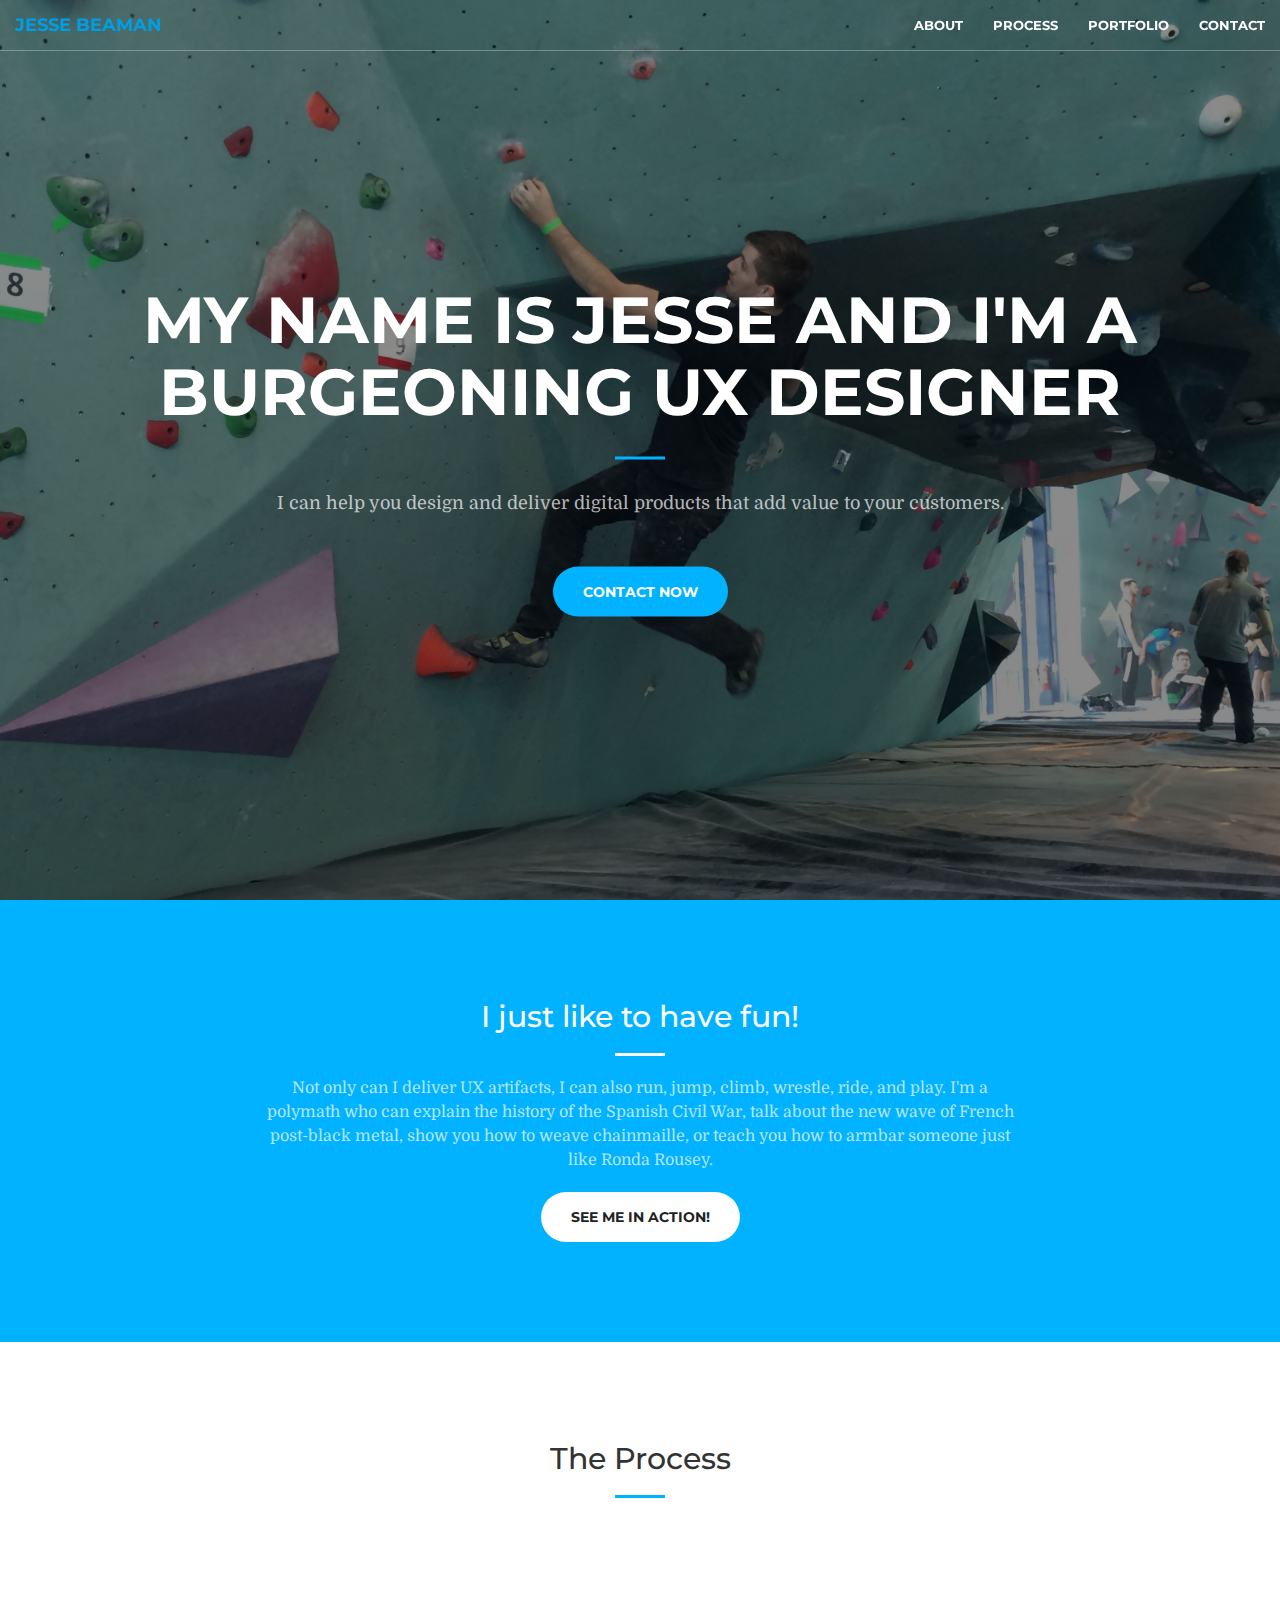
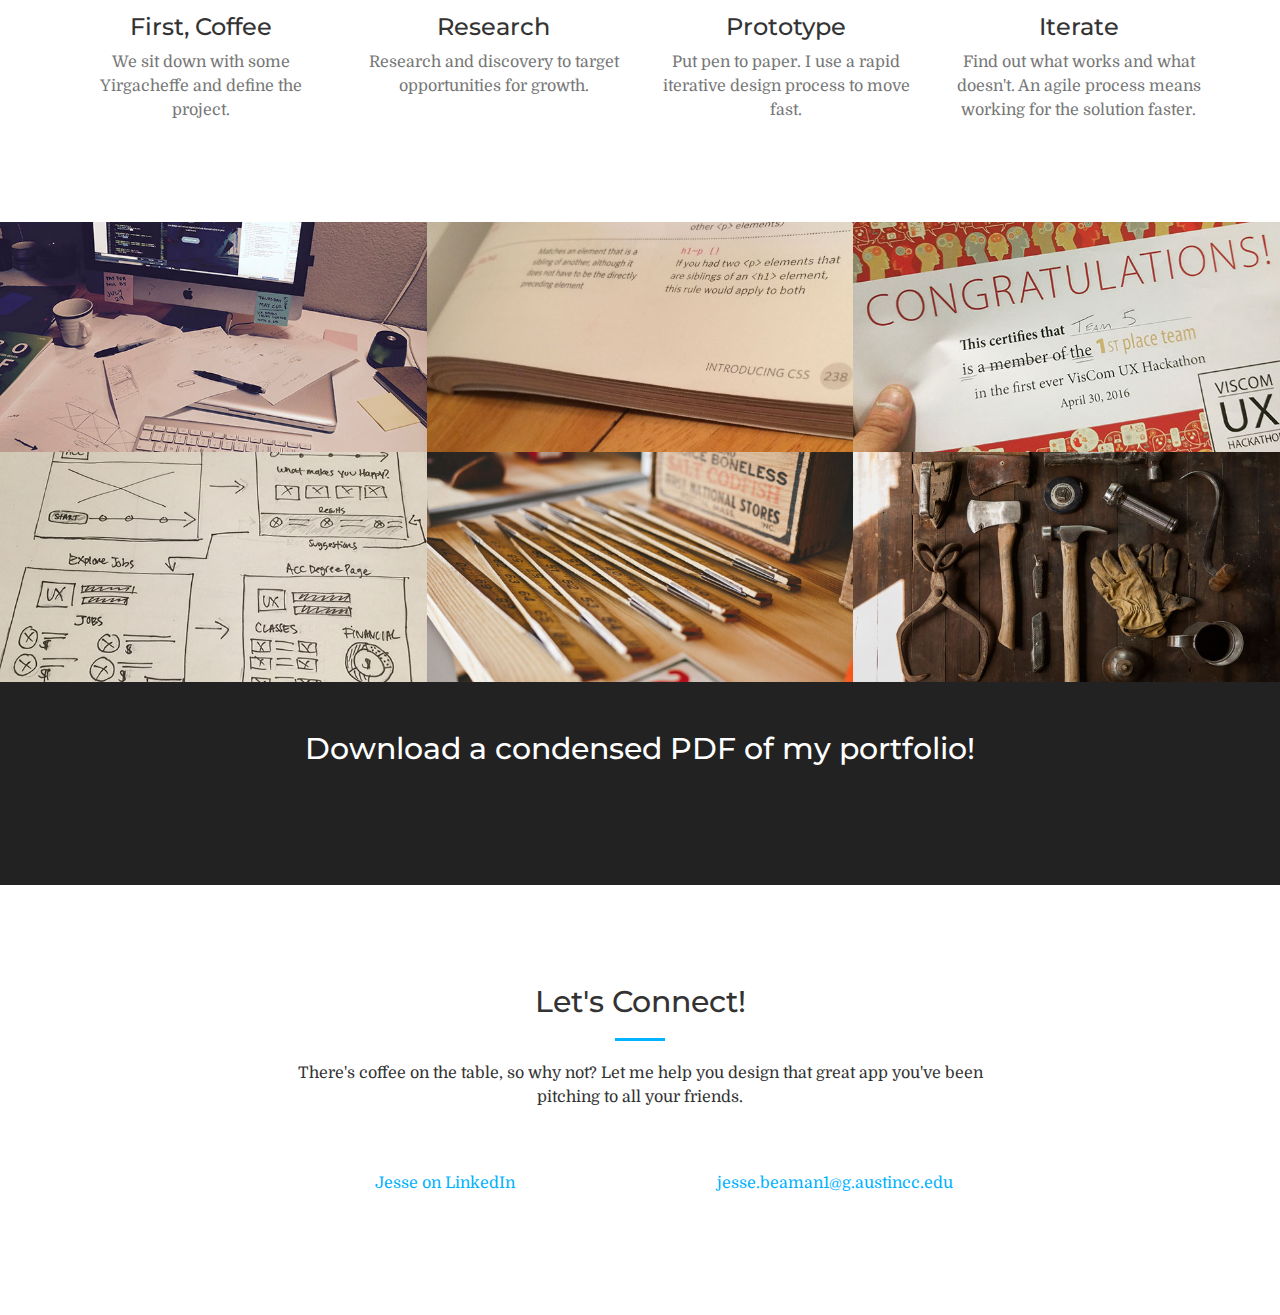
==== index.html @ 76a2e12b "added PDF download option" ====
<!DOCTYPE html>
<html lang="en">

<head>

    <meta charset="utf-8">
    <meta http-equiv="X-UA-Compatible" content="IE=edge">
    <meta name="viewport" content="width=device-width, initial-scale=1">
    <meta name="description" content="">
    <meta name="author" content="">

    <title>Jesse's Challenge Project</title>

    <!-- Bootstrap Core CSS -->
    <link rel="stylesheet" href="css/bootstrap.min.css" type="text/css">

    <!-- Custom Fonts -->
    <link href='https://fonts.googleapis.com/css?family=Montserrat:700' rel='stylesheet' type='text/css'>
    <link href='https://fonts.googleapis.com/css?family=Domine' rel='stylesheet' type='text/css'>
    <link rel="stylesheet" href="font-awesome/css/font-awesome.min.css" type="text/css">

    <!-- Plugin CSS -->
    <link rel="stylesheet" href="css/animate.min.css" type="text/css">

    <!-- Magnific Popup CSS -->
    <link rel="stylesheet" href="css/magnific-popup.css" type="text/css">

    <!-- Custom CSS -->
    <link rel="stylesheet" href="css/creative.css" type="text/css">

    <!-- HTML5 Shim and Respond.js IE8 support of HTML5 elements and media queries -->
    <!-- WARNING: Respond.js doesn't work if you view the page via file:// -->
    <!--[if lt IE 9]>
        <script src="https://oss.maxcdn.com/libs/html5shiv/3.7.0/html5shiv.js"></script>
        <script src="https://oss.maxcdn.com/libs/respond.js/1.4.2/respond.min.js"></script>
    <![endif]-->

</head>

<body id="page-top">

    <nav id="mainNav" class="navbar navbar-default navbar-fixed-top">
        <div class="container-fluid">
            <!-- Brand and toggle get grouped for better mobile display -->
            <div class="navbar-header">
                <button type="button" class="navbar-toggle collapsed" data-toggle="collapse" data-target="#bs-example-navbar-collapse-1">
                    <span class="sr-only">Toggle navigation</span>
                    <span class="icon-bar"></span>
                    <span class="icon-bar"></span>
                    <span class="icon-bar"></span>
                </button>
                <a class="navbar-brand page-scroll" href="#page-top">Jesse Beaman</a>
            </div>

            <!-- Collect the nav links, forms, and other content for toggling -->
            <div class="collapse navbar-collapse" id="bs-example-navbar-collapse-1">
                <ul class="nav navbar-nav navbar-right">
                    <li>
                        <a class="page-scroll" href="#about">About</a>
                    </li>
                    <li>
                        <a class="page-scroll" href="#services">Process</a>
                    </li>
                    <li>
                        <a class="page-scroll" href="#portfolio">Portfolio</a>
                    </li>
                    <li>
                        <a class="page-scroll" href="#contact">Contact</a>
                    </li>
                </ul>
            </div>
            <!-- /.navbar-collapse -->
        </div>
        <!-- /.container-fluid -->
    </nav>

    <header>
        <div class="header-content">
            <div class="header-content-inner">
                <h1>My name is Jesse and I'm a burgeoning UX Designer</h1>
                <hr>
                <p>I can help you design and deliver digital products that add value to your customers.</p>
                    <a href="#contact" class="btn btn-primary btn-xl page-scroll">contact now</a>
            </div>
        </div>
    </header>

    <section class="bg-primary" id="about">
        <div class="container">
            <div class="row">
                <div class="col-lg-8 col-lg-offset-2 text-center">
                    <h2 class="section-heading">I just like to have fun!</h2>
                    <hr class="light">
                    <p class="text-faded">Not only can I deliver UX artifacts, I can also run, jump, climb, wrestle, ride, and play. I'm a polymath who can explain the history of the Spanish Civil War, talk about the new wave of French post-black metal, show you how to weave chainmaille, or teach you how to armbar someone just like Ronda Rousey.</p>
                    <div class="youtube">
                        <a href="https://www.youtube.com/watch?v=3_KXGA5hh4I" class="btn btn-default btn-xl popup-youtube">See me in action!</a>
                    </div>
                </div>
            </div>
        </div>
    </section>

    <section id="services">
        <div class="container">
            <div class="row">
                <div class="col-lg-12 text-center">
                    <h2 class="section-heading">The Process</h2>
                    <hr class="primary">
                </div>
            </div>
        </div>
        <div class="container">
            <div class="row">
                <div class="col-lg-3 col-md-6 text-center">
                    <div class="service-box">
                        <i class="fa fa-4x fa-coffee wow bounceIn text-primary"></i>
                        <h3>First, Coffee</h3>
                        <p class="text-muted">We sit down with some Yirgacheffe and define the project.</p>
                    </div>
                </div>
                <div class="col-lg-3 col-md-6 text-center">
                    <div class="service-box">
                        <i class="fa fa-4x fa-bar-chart wow bounceIn text-primary" data-wow-delay=".1s"></i>
                        <h3>Research</h3>
                        <p class="text-muted">Research and discovery to target opportunities for growth.</p>
                    </div>
                </div>
                <div class="col-lg-3 col-md-6 text-center">
                    <div class="service-box">
                        <i class="fa fa-4x fa-gears wow bounceIn text-primary" data-wow-delay=".2s"></i>
                        <h3>Prototype</h3>
                        <p class="text-muted">Put pen to paper. I use a rapid iterative design process to move fast.</p>
                    </div>
                </div>
                <div class="col-lg-3 col-md-6 text-center">
                    <div class="service-box">
                        <i class="fa fa-4x fa-repeat wow bounceIn text-primary" data-wow-delay=".3s"></i>
                        <h3>Iterate</h3>
                        <p class="text-muted">Find out what works and what doesn't. An agile process means working for the solution faster.</p>
                    </div>
                </div>
            </div>
        </div>
    </section>

    <section class="no-padding" id="portfolio">
        <div class="container-fluid">
            <div class="row no-gutter">
                <div class="col-lg-4 col-sm-6">
                    <a class="portfolio-box simple-ajax-popup-align-top" href="ajax/ajax.html" >
                        <img src="img/portfolio/1.jpg" class="img-responsive" alt="">
                        <div class="portfolio-box-caption">
                            <div class="portfolio-box-caption-content">
                                <div class="project-category text-faded">
                                    Resonsive 1
                                </div>
                                <div class="project-name">
                                    Challenge Project
                                </div>
                            </div>
                        </div>
                    </a>
                </div>
                <div class="col-lg-4 col-sm-6">
                    <a href="#" class="portfolio-box">
                        <img src="img/portfolio/2.jpg" class="img-responsive" alt="">
                        <div class="portfolio-box-caption">
                            <div class="portfolio-box-caption-content">
                                <div class="project-category text-faded">
                                    Responsive 1
                                </div>
                                <div class="project-name">
                                    Book Work
                                </div>
                            </div>
                        </div>
                    </a>
                </div>
                <div class="col-lg-4 col-sm-6">
                    <a href="#" class="portfolio-box">
                        <img src="img/portfolio/3.jpg" class="img-responsive" alt="">
                        <div class="portfolio-box-caption">
                            <div class="portfolio-box-caption-content">
                                <div class="project-category text-faded">
                                    Hackathon
                                </div>
                                <div class="project-name">
                                    Award
                                </div>
                            </div>
                        </div>
                    </a>
                </div>
                <div class="col-lg-4 col-sm-6">
                    <a href="#" class="portfolio-box">
                        <img src="img/portfolio/4.jpg" class="img-responsive" alt="">
                        <div class="portfolio-box-caption">
                            <div class="portfolio-box-caption-content">
                                <div class="project-category text-faded">
                                    Hackathon
                                </div>
                                <div class="project-name">
                                    Wireframes
                                </div>
                            </div>
                        </div>
                    </a>
                </div>
                <div class="col-lg-4 col-sm-6">
                    <a href="#" class="portfolio-box">
                        <img src="img/portfolio/5.jpg" class="img-responsive" alt="">
                        <div class="portfolio-box-caption">
                            <div class="portfolio-box-caption-content">
                                <div class="project-category text-faded">
                                    Survey
                                </div>
                                <div class="project-name">
                                    Design Thinking
                                </div>
                            </div>
                        </div>
                    </a>
                </div>
                <div class="col-lg-4 col-sm-6">
                    <a href="#" class="portfolio-box">
                        <img src="img/portfolio/6.jpg" class="img-responsive" alt="">
                        <div class="portfolio-box-caption">
                            <div class="portfolio-box-caption-content">
                                <div class="project-category text-faded">
                                    Survey
                                </div>
                                <div class="project-name">
                                    Prototype
                                </div>
                            </div>
                        </div>
                    </a>
                </div>
            </div>
        </div>
    </section>

    <aside class="bg-dark">
        <div class="container text-center">
            <div class="call-to-action">
                <h2>Download a condensed PDF of my portfolio!</h2>
                <a href="pdf/userTesting.pdf" download="JesseBeamanUserTesting.pdf" class="btn btn-default btn-xl wow tada download">Download Now!</a>
            </div>
        </div>
    </aside>

    <section id="contact">
        <div class="container">
            <div class="row">
                <div class="col-lg-8 col-lg-offset-2 text-center">
                    <h2 class="section-heading">Let's Connect!</h2>
                    <hr class="primary">
                    <p>There's coffee on the table, so why not? Let me help you design that great app you've been pitching to all your friends.</p>
                </div>
                <div class="col-lg-4 col-lg-offset-2 text-center">
                    <a href="https://www.linkedin.com/in/jesse-loren-beaman-7a9216102" target="_blank">
                        <i class="fa fa-linkedin fa-3x wow bounceIn"></i>
                        <p>Jesse on LinkedIn</p>
                    </a>
                </div>
                <div class="col-lg-4 text-center">
                    <a href="mailto:jesse.beaman1@g.austincc.com">
                        <i class="fa fa-envelope-o fa-3x wow bounceIn" data-wow-delay=".1s"></i>
                        <p>jesse.beaman1@g.austincc.edu</p>
                    </a>
                </div>
            </div>
        </div>

    </section>

    <!-- jQuery -->
    <script src="js/jquery.js"></script>

    <!-- Bootstrap Core JavaScript -->
    <script src="js/bootstrap.min.js"></script>

    <!-- Plugin JavaScript -->
    <script src="js/jquery.easing.min.js"></script>
    <script src="js/jquery.fittext.js"></script>
    <script src="js/wow.min.js"></script>

    <!-- Magnific -->
    <script src="js/jquery.magnific-popup.js"></script>

    <!-- Custom Theme JavaScript -->
    <script src="js/creative.js"></script>

    <script src="js/main.js"></script>



</body>

</html>
---- css/creative.css ----
/*!
 * Start Bootstrap - Creative Bootstrap Theme (http://startbootstrap.com)
 * Code licensed under the Apache License v2.0.
 * For details, see http://www.apache.org/licenses/LICENSE-2.0.
 */

html,
body {
    width: 100%;
    height: 100%;
}

body {
    font-family: 'Domine','Helvetica Neue',Arial,sans-serif;
}

hr {
    max-width: 50px;
    border-color: #00B2FF;
    border-width: 3px;
}

hr.light {
    border-color: #fff;
}

a {
    color: #00B2FF;
    -webkit-transition: all .35s;
    -moz-transition: all .35s;
    transition: all .35s;
}

a .fa {
    color: #333;
}

a:hover,
a:focus {
    color: #009fe5;
}

h1,
h2,
h3,
h4,
h5,
h6 {
    font-family: 'Montserrat','Helvetica Neue',Arial,sans-serif;
}

p {
    margin-bottom: 20px;
    font-size: 16px;
    line-height: 1.5;
}

.bg-primary {
    background-color: #00B2FF;
}

.bg-dark {
    color: #fff;
    background-color: #222;
}

.text-faded {
    color: rgba(255,255,255,.7);
}

section {
    padding: 100px 0;
}

aside {
    padding: 50px 0;
}

.no-padding {
    padding: 0;
}

.navbar-default {
    border-color: rgba(34,34,34,.05);
    font-family: 'Montserrat','Helvetica Neue',Arial,sans-serif;
    background-color: #fff;
    -webkit-transition: all .35s;
    -moz-transition: all .35s;
    transition: all .35s;
}

.navbar-default .navbar-header .navbar-brand {
    text-transform: uppercase;
    font-family: 'Montserrat','Helvetica Neue',Arial,sans-serif;
    font-weight: 700;
    color: #00B2FF;
}

.navbar-default .navbar-header .navbar-brand:hover,
.navbar-default .navbar-header .navbar-brand:focus {
    color: #009fe5;
}

.navbar-default .nav > li>a,
.navbar-default .nav>li>a:focus {
    text-transform: uppercase;
    font-size: 13px;
    font-weight: 700;
    color: #222;
}

.navbar-default .nav > li>a:hover,
.navbar-default .nav>li>a:focus:hover {
    color: #00B2FF;
}

.navbar-default .nav > li.active>a,
.navbar-default .nav>li.active>a:focus {
    color: #00B2FF!important;
    background-color: transparent;
}

.navbar-default .nav > li.active>a:hover,
.navbar-default .nav>li.active>a:focus:hover {
    background-color: transparent;
}

@media(min-width:768px) {
    .navbar-default {
        border-color: rgba(255,255,255,.3);
        background-color: transparent;
    }

    .navbar-default .navbar-header .navbar-brand {
        color: #fff;
    }

    .navbar-default .nav > li>a,
    .navbar-default .nav>li>a:focus {
        color: #fff;
    }

    .navbar-default.affix {
        border-color: rgba(34,34,34,.05);
        background-color: #fff;
    }

    .navbar-default.affix .navbar-header .navbar-brand {
        font-size: 14px;
        color: #00B2FF;
    }

    .navbar-default.affix .navbar-header .navbar-brand:hover,
    .navbar-default.affix .navbar-header .navbar-brand:focus {
        color: #009fe5;
    }

    .navbar-default.affix .nav > li>a,
    .navbar-default.affix .nav>li>a:focus {
        color: #222;
    }

    .navbar-default.affix .nav > li>a:hover,
    .navbar-default.affix .nav>li>a:focus:hover {
        color: #00B2FF;
    }
}

header {
    position: relative;
    width: 100%;
    min-height: auto;
    text-align: center;
    color: #fff;
    background-image: url(../img/header.jpg);
    background-position: center;
    -webkit-background-size: cover;
    -moz-background-size: cover;
    background-size: cover;
    -o-background-size: cover;
}

header .header-content {
    position: relative;
    width: 100%;
    padding: 100px 15px;
    text-align: center;
}

header .header-content .header-content-inner h1 {
    margin-top: 0;
    margin-bottom: 0;
    text-transform: uppercase;
    font-weight: 700;
}

header .header-content .header-content-inner hr {
    margin: 30px auto;
}

header .header-content .header-content-inner p {
    margin-bottom: 50px;
    font-size: 16px;
    font-weight: 300;
    color: rgba(255,255,255,.7);
}

@media(min-width:768px) {
    header {
        min-height: 100%;
    }

    header .header-content {
        position: absolute;
        top: 50%;
        padding: 0 50px;
        -webkit-transform: translateY(-50%);
        -ms-transform: translateY(-50%);
        transform: translateY(-50%);
    }

    header .header-content .header-content-inner {
        margin-right: auto;
        margin-left: auto;
        max-width: 1000px;
    }

    header .header-content .header-content-inner p {
        margin-right: auto;
        margin-left: auto;
        max-width: 80%;
        font-size: 18px;
    }
}

.section-heading {
    margin-top: 0;
}

.service-box {
    margin: 50px auto 0;
    max-width: 400px;
}

@media(min-width:992px) {
    .service-box {
        margin: 20px auto 0;
    }
}

.service-box p {
    margin-bottom: 0;
}

.portfolio-box {
    display: block;
    position: relative;
    margin: 0 auto;
    max-width: 650px;
}

.portfolio-box .portfolio-box-caption {
    display: block;
    position: absolute;
    bottom: 0;
    width: 100%;
    height: 100%;
    text-align: center;
    color: #fff;
    opacity: 0;
    background: rgba(0,178,255,.9);
    -webkit-transition: all .35s;
    -moz-transition: all .35s;
    transition: all .35s;
    z-index: 100;
}

.portfolio-box .portfolio-box-caption .portfolio-box-caption-content {
    position: absolute;
    top: 50%;
    width: 100%;
    text-align: center;
    transform: translateY(-50%);
}

.portfolio-box .portfolio-box-caption .portfolio-box-caption-content .project-category,
.portfolio-box .portfolio-box-caption .portfolio-box-caption-content .project-name {
    padding: 0 15px;
    font-family: 'Montserrat','Helvetica Neue',Arial,sans-serif;
}

.portfolio-box .portfolio-box-caption .portfolio-box-caption-content .project-category {
    text-transform: uppercase;
    font-size: 14px;
    font-weight: 600;
}

.portfolio-box .portfolio-box-caption .portfolio-box-caption-content .project-name {
    font-size: 18px;
}

.portfolio-box:hover .portfolio-box-caption {
    opacity: 1;
}

@media(min-width:768px) {
    .portfolio-box .portfolio-box-caption .portfolio-box-caption-content .project-category {
        font-size: 16px;
    }

    .portfolio-box .portfolio-box-caption .portfolio-box-caption-content .project-name {
        font-size: 22px;
    }
}

.call-to-action h2 {
    margin: 0 auto 20px;
}

.text-primary {
    color: #00B2FF;
}

.no-gutter > [class*=col-] {
    padding-right: 0;
    padding-left: 0;
}

.btn-default {
    border-color: #fff;
    color: #222;
    background-color: #fff;
    -webkit-transition: all .35s;
    -moz-transition: all .35s;
    transition: all .35s;
}

.btn-default:hover,
.btn-default:focus,
.btn-default.focus,
.btn-default:active,
.btn-default.active,
.open > .dropdown-toggle.btn-default {
    border-color: #ededed;
    color: #222;
    background-color: #f2f2f2;
}

.btn-default:active,
.btn-default.active,
.open > .dropdown-toggle.btn-default {
    background-image: none;
}

.btn-default.disabled,
.btn-default[disabled],
fieldset[disabled] .btn-default,
.btn-default.disabled:hover,
.btn-default[disabled]:hover,
fieldset[disabled] .btn-default:hover,
.btn-default.disabled:focus,
.btn-default[disabled]:focus,
fieldset[disabled] .btn-default:focus,
.btn-default.disabled.focus,
.btn-default[disabled].focus,
fieldset[disabled] .btn-default.focus,
.btn-default.disabled:active,
.btn-default[disabled]:active,
fieldset[disabled] .btn-default:active,
.btn-default.disabled.active,
.btn-default[disabled].active,
fieldset[disabled] .btn-default.active {
    border-color: #fff;
    background-color: #fff;
}

.btn-default .badge {
    color: #fff;
    background-color: #222;
}

.btn-primary {
    border-color: #00B2FF;
    color: #fff;
    background-color: #00B2FF;
    -webkit-transition: all .35s;
    -moz-transition: all .35s;
    transition: all .35s;
}

.btn-primary:hover,
.btn-primary:focus,
.btn-primary.focus,
.btn-primary:active,
.btn-primary.active,
.open > .dropdown-toggle.btn-primary {
    border-color: #009fe5;
    color: #fff;
    background-color: #009fe5;
}

.btn-primary:active,
.btn-primary.active,
.open > .dropdown-toggle.btn-primary {
    background-image: none;
}

.btn-primary.disabled,
.btn-primary[disabled],
fieldset[disabled] .btn-primary,
.btn-primary.disabled:hover,
.btn-primary[disabled]:hover,
fieldset[disabled] .btn-primary:hover,
.btn-primary.disabled:focus,
.btn-primary[disabled]:focus,
fieldset[disabled] .btn-primary:focus,
.btn-primary.disabled.focus,
.btn-primary[disabled].focus,
fieldset[disabled] .btn-primary.focus,
.btn-primary.disabled:active,
.btn-primary[disabled]:active,
fieldset[disabled] .btn-primary:active,
.btn-primary.disabled.active,
.btn-primary[disabled].active,
fieldset[disabled] .btn-primary.active {
    border-color: #00B2FF;
    background-color: #00B2FF;
}

.btn-primary .badge {
    color: #00B2FF;
    background-color: #fff;
}

.btn {
    border: 0;
    border-radius: 300px;
    text-transform: uppercase;
    font-family: 'Montserrat','Helvetica Neue',Arial,sans-serif;
    font-weight: 700;
}

.download:hover {
    color: #fff;
    background-color: #00B2FF;
}

.btn-xl {
    padding: 15px 30px;
}

::-moz-selection {
    text-shadow: none;
    color: #fff;
    background: #222;
}

::selection {
    text-shadow: none;
    color: #fff;
    background: #222;
}

img::selection {
    color: #fff;
    background: 0 0;
}

img::-moz-selection {
    color: #fff;
    background: 0 0;
}

body {
    webkit-tap-highlight-color: #222;
}
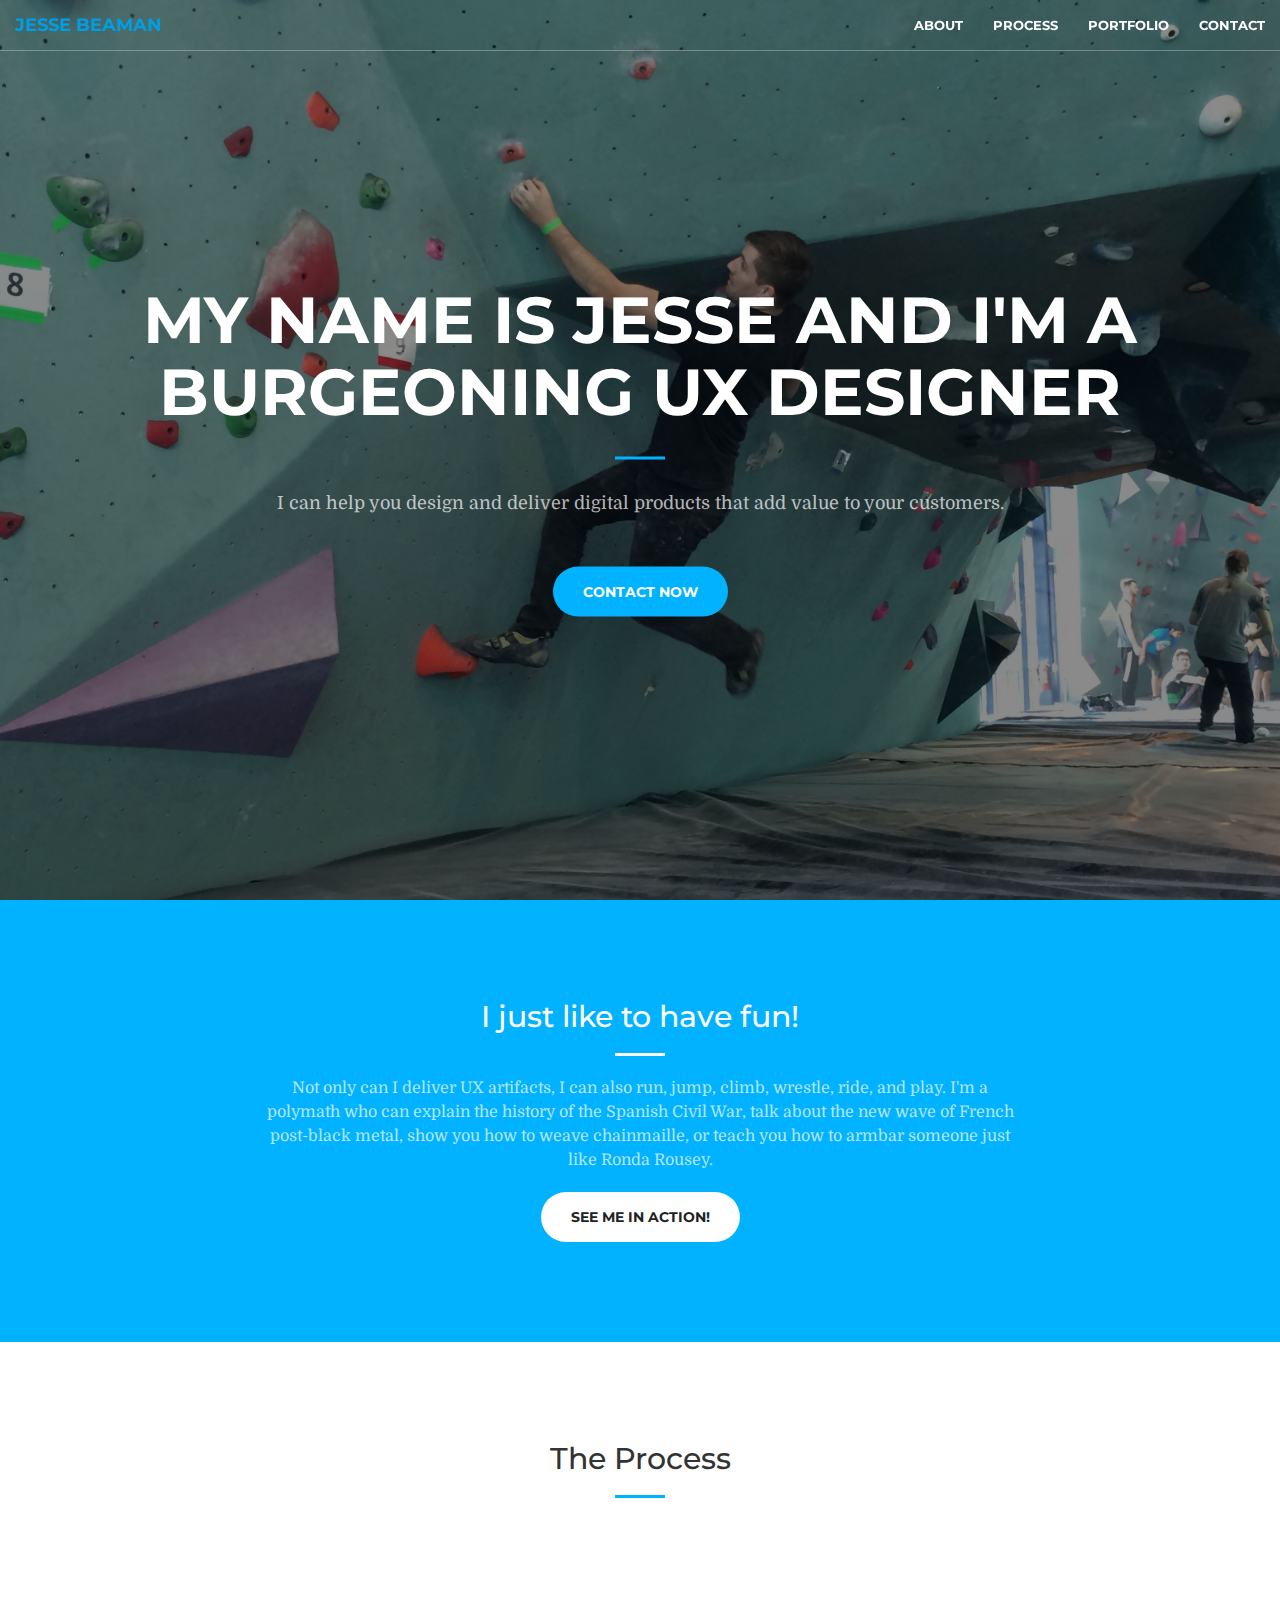
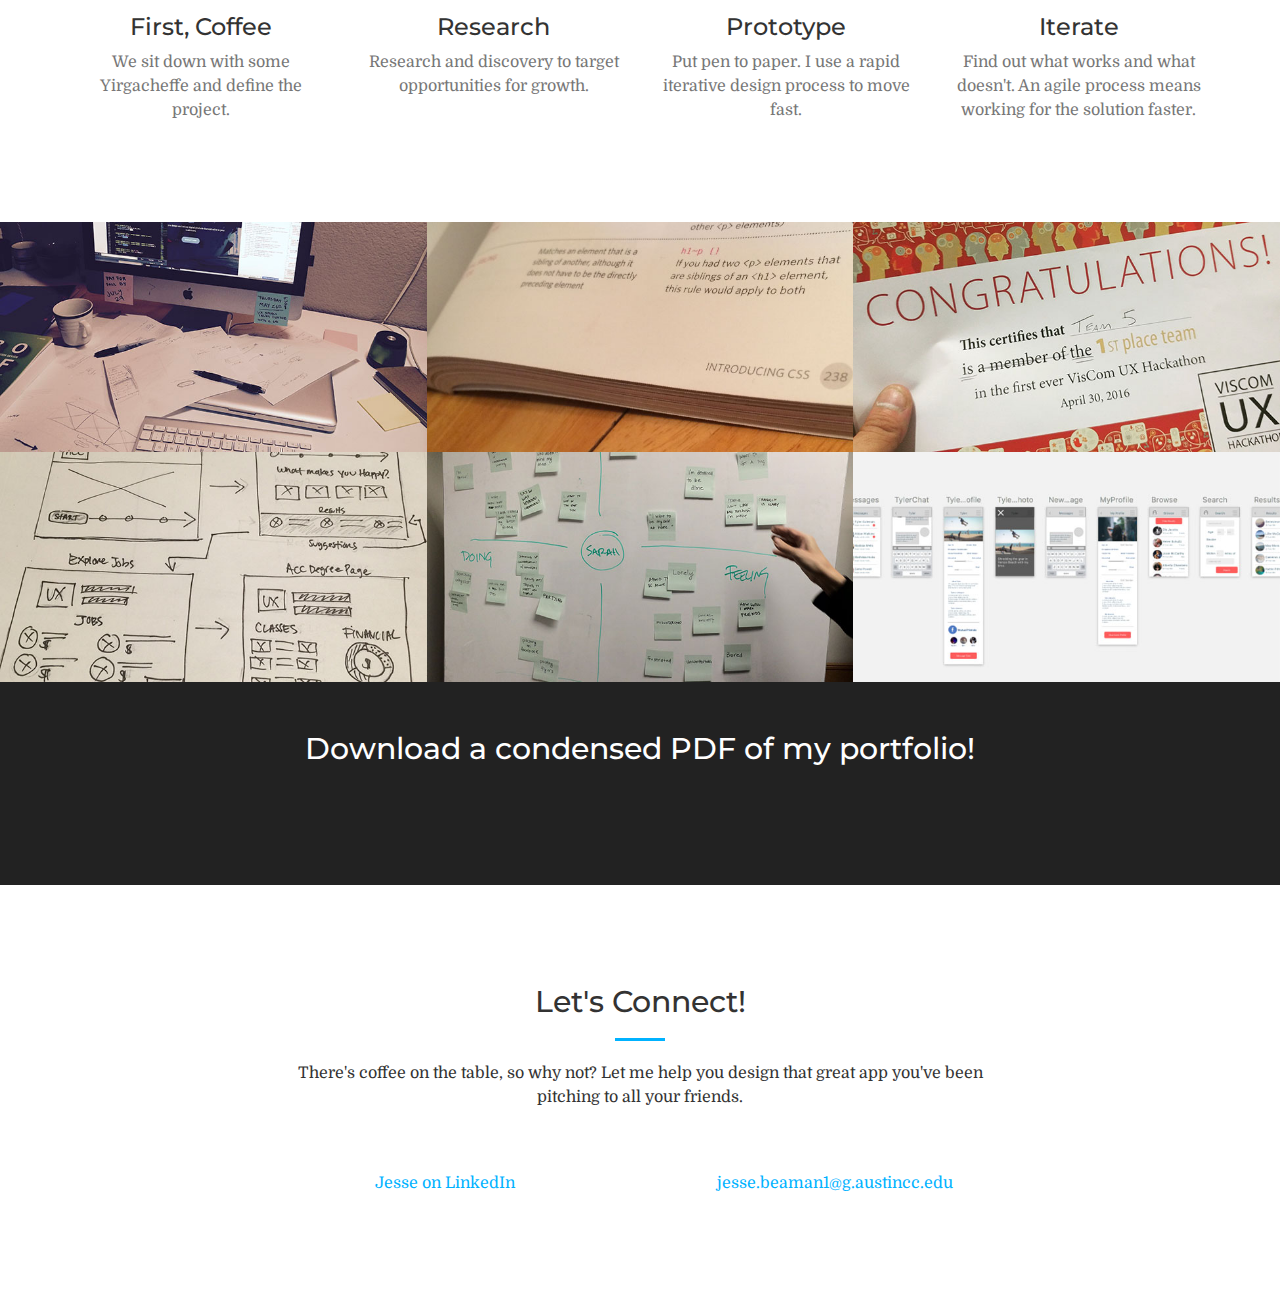
==== commit 6331bb1f: "changed name of ajax" ====
--- a/index.html
+++ b/index.html
@@ -93,7 +93,7 @@
                     <hr class="light">
                     <p class="text-faded">Not only can I deliver UX artifacts, I can also run, jump, climb, wrestle, ride, and play. I'm a polymath who can explain the history of the Spanish Civil War, talk about the new wave of French post-black metal, show you how to weave chainmaille, or teach you how to armbar someone just like Ronda Rousey.</p>
                     <div class="youtube">
-                        <a href="https://www.youtube.com/watch?v=3_KXGA5hh4I" class="btn btn-default btn-xl popup-youtube">See me in action!</a>
+                        <a href="https://www.youtube.com/watch?v=fMEA8oJDBHk" class="btn btn-default btn-xl popup-youtube">See me in action!</a>
                     </div>
                 </div>
             </div>
@@ -147,7 +147,7 @@
         <div class="container-fluid">
             <div class="row no-gutter">
                 <div class="col-lg-4 col-sm-6">
-                    <a class="portfolio-box simple-ajax-popup-align-top" href="ajax/ajax.html" >
+                    <a class="portfolio-box simple-ajax-popup-align-top" href="ajax/portfolio1.html" >
                         <img src="img/portfolio/1.jpg" class="img-responsive" alt="">
                         <div class="portfolio-box-caption">
                             <div class="portfolio-box-caption-content">
--- a/css/creative.css
+++ b/css/creative.css
@@ -142,7 +142,7 @@
 
     .navbar-default.affix {
         border-color: rgba(34,34,34,.05);
-        background-color: #fff;
+        background-color: rgba(255, 255, 255, 0.95);
     }
 
     .navbar-default.affix .navbar-header .navbar-brand {
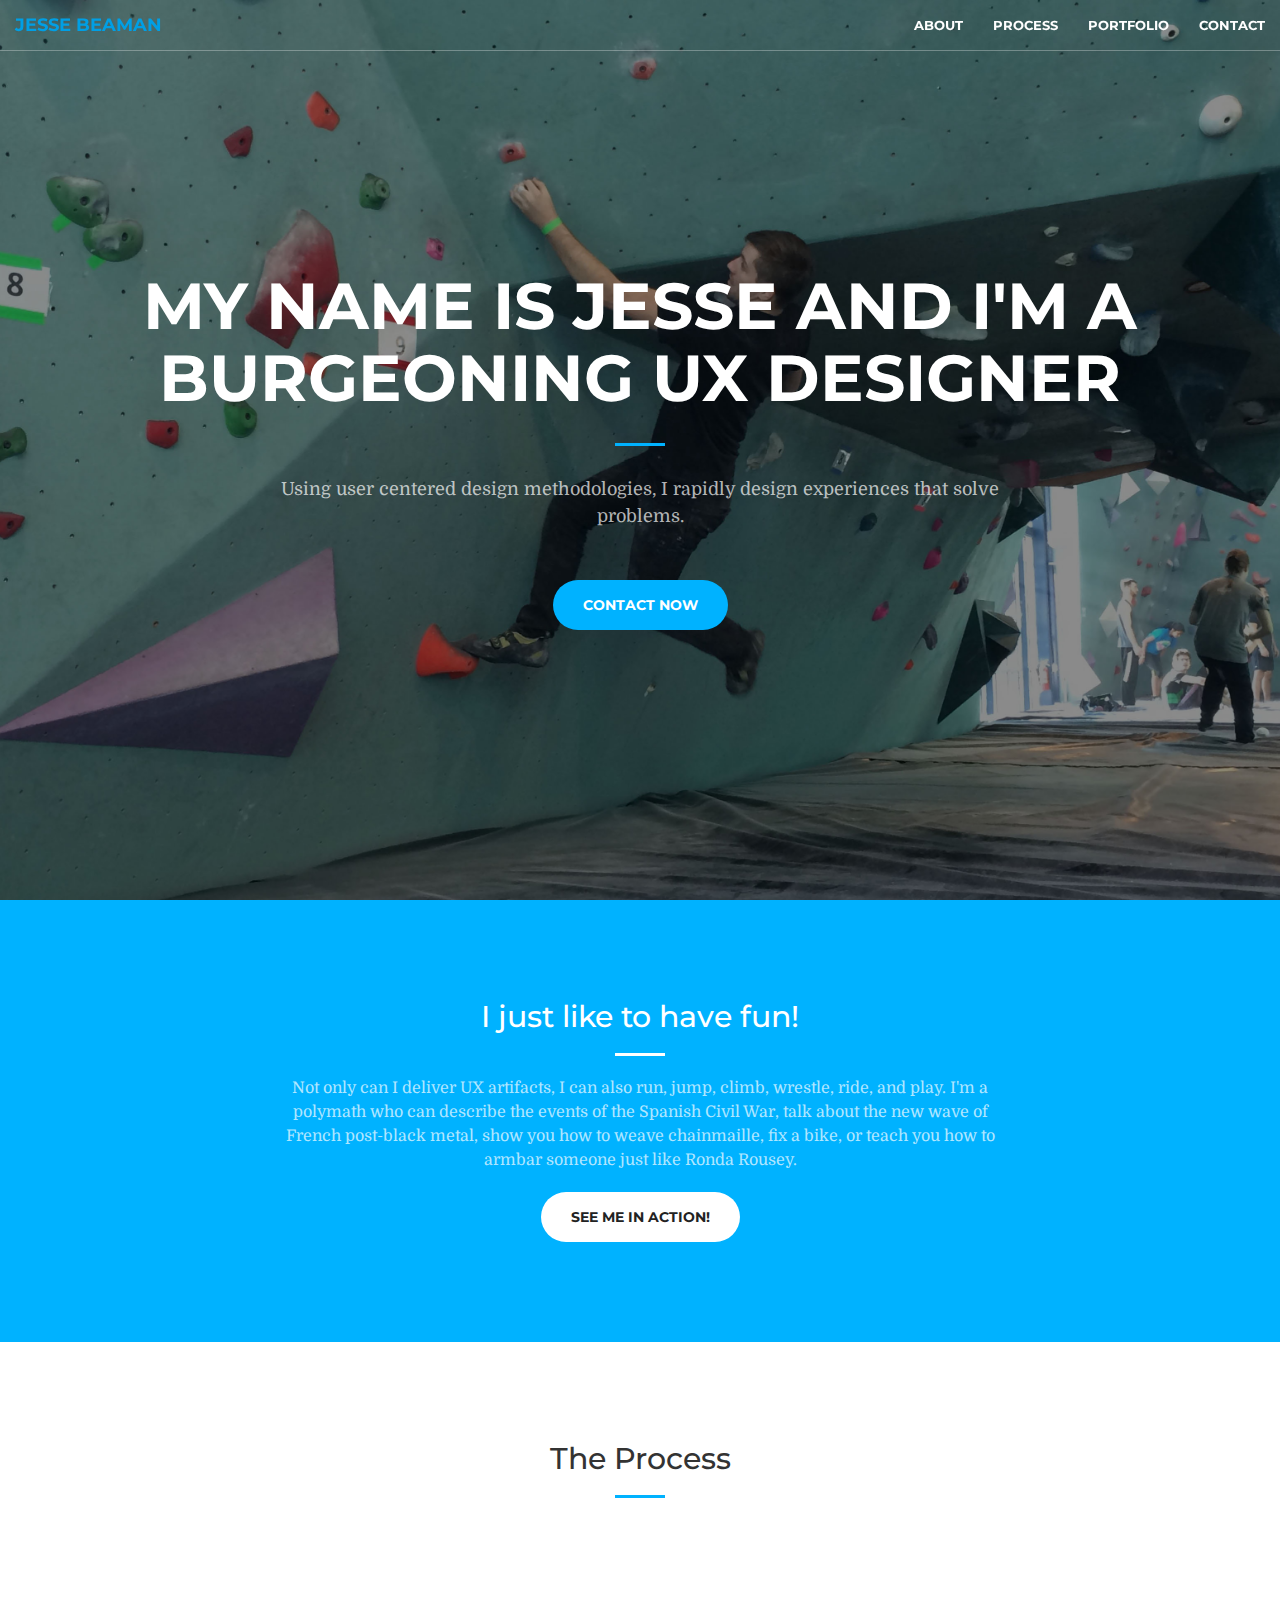
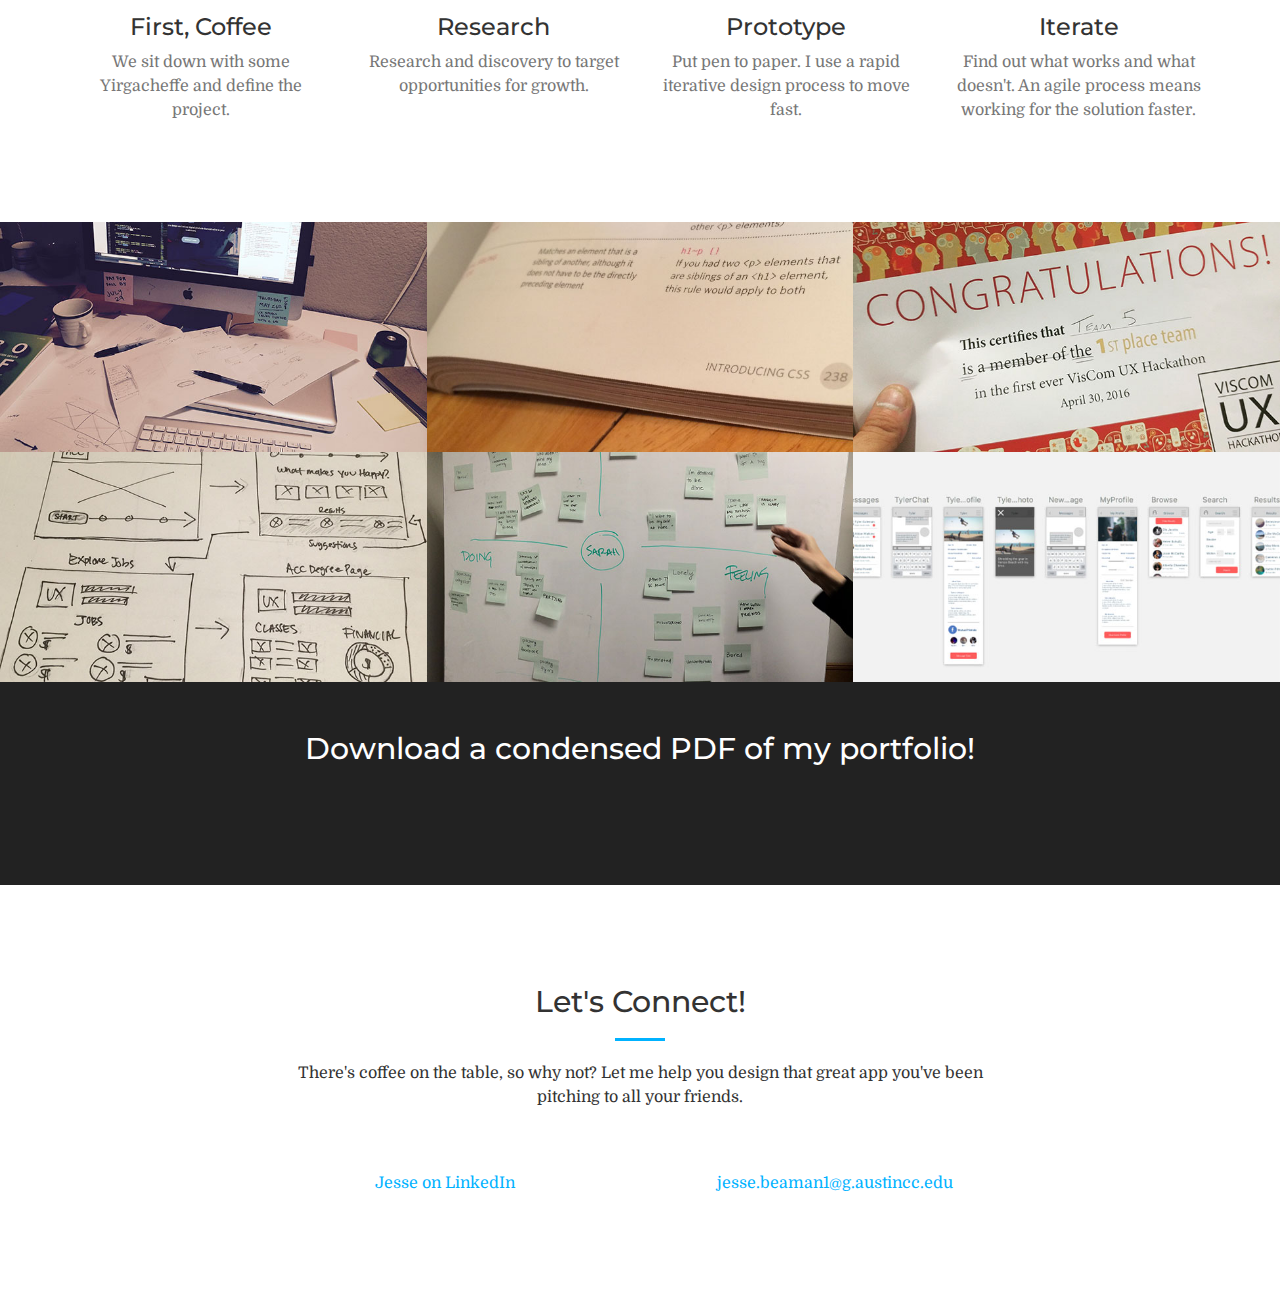
==== commit a1eda351: "some upgrades" ====
--- a/index.html
+++ b/index.html
@@ -79,7 +79,7 @@
             <div class="header-content-inner">
                 <h1>My name is Jesse and I'm a burgeoning UX Designer</h1>
                 <hr>
-                <p>I can help you design and deliver digital products that add value to your customers.</p>
+                <p>Using user centered design methodologies, I rapidly design experiences that solve problems.</p>
                     <a href="#contact" class="btn btn-primary btn-xl page-scroll">contact now</a>
             </div>
         </div>
@@ -91,7 +91,7 @@
                 <div class="col-lg-8 col-lg-offset-2 text-center">
                     <h2 class="section-heading">I just like to have fun!</h2>
                     <hr class="light">
-                    <p class="text-faded">Not only can I deliver UX artifacts, I can also run, jump, climb, wrestle, ride, and play. I'm a polymath who can explain the history of the Spanish Civil War, talk about the new wave of French post-black metal, show you how to weave chainmaille, or teach you how to armbar someone just like Ronda Rousey.</p>
+                    <p class="text-faded">Not only can I deliver UX artifacts, I can also run, jump, climb, wrestle, ride, and play. I'm a polymath who can describe the events of the Spanish Civil War, talk about the new wave of French post-black metal, show you how to weave chainmaille, fix a bike, or teach you how to armbar someone just like Ronda Rousey.</p>
                     <div class="youtube">
                         <a href="https://www.youtube.com/watch?v=fMEA8oJDBHk" class="btn btn-default btn-xl popup-youtube">See me in action!</a>
                     </div>
@@ -152,7 +152,7 @@
                         <div class="portfolio-box-caption">
                             <div class="portfolio-box-caption-content">
                                 <div class="project-category text-faded">
-                                    Resonsive 1
+                                    Resonsive Design 1
                                 </div>
                                 <div class="project-name">
                                     Challenge Project
@@ -162,12 +162,12 @@
                     </a>
                 </div>
                 <div class="col-lg-4 col-sm-6">
-                    <a href="#" class="portfolio-box">
+                    <a class="portfolio-box simple-ajax-popup-align-top" href="ajax/portfolio2.html">
                         <img src="img/portfolio/2.jpg" class="img-responsive" alt="">
                         <div class="portfolio-box-caption">
                             <div class="portfolio-box-caption-content">
                                 <div class="project-category text-faded">
-                                    Responsive 1
+                                    Responsive Design 1
                                 </div>
                                 <div class="project-name">
                                     Book Work
@@ -177,12 +177,12 @@
                     </a>
                 </div>
                 <div class="col-lg-4 col-sm-6">
-                    <a href="#" class="portfolio-box">
+                    <a class="portfolio-box simple-ajax-popup-align-top" href="ajax/portfolio3.html">
                         <img src="img/portfolio/3.jpg" class="img-responsive" alt="">
                         <div class="portfolio-box-caption">
                             <div class="portfolio-box-caption-content">
                                 <div class="project-category text-faded">
-                                    Hackathon
+                                    ACC Hackathon 2016
                                 </div>
                                 <div class="project-name">
                                     Award
@@ -192,12 +192,12 @@
                     </a>
                 </div>
                 <div class="col-lg-4 col-sm-6">
-                    <a href="#" class="portfolio-box">
+                    <a class="portfolio-box simple-ajax-popup-align-top" href="ajax/portfolio4.html">
                         <img src="img/portfolio/4.jpg" class="img-responsive" alt="">
                         <div class="portfolio-box-caption">
                             <div class="portfolio-box-caption-content">
                                 <div class="project-category text-faded">
-                                    Hackathon
+                                    ACC Hackathon 2016
                                 </div>
                                 <div class="project-name">
                                     Wireframes
@@ -207,12 +207,12 @@
                     </a>
                 </div>
                 <div class="col-lg-4 col-sm-6">
-                    <a href="#" class="portfolio-box">
+                    <a class="portfolio-box simple-ajax-popup-align-top" href="ajax/portfolio5.html">
                         <img src="img/portfolio/5.jpg" class="img-responsive" alt="">
                         <div class="portfolio-box-caption">
                             <div class="portfolio-box-caption-content">
                                 <div class="project-category text-faded">
-                                    Survey
+                                    Survey of UX Design
                                 </div>
                                 <div class="project-name">
                                     Design Thinking
@@ -222,12 +222,12 @@
                     </a>
                 </div>
                 <div class="col-lg-4 col-sm-6">
-                    <a href="#" class="portfolio-box">
+                    <a class="portfolio-box simple-ajax-popup-align-top" href="ajax/portfolio6.html">
                         <img src="img/portfolio/6.jpg" class="img-responsive" alt="">
                         <div class="portfolio-box-caption">
                             <div class="portfolio-box-caption-content">
                                 <div class="project-category text-faded">
-                                    Survey
+                                    Survey of UX Design
                                 </div>
                                 <div class="project-name">
                                     Prototype
--- a/css/creative.css
+++ b/css/creative.css
@@ -172,6 +172,7 @@
     min-height: auto;
     text-align: center;
     color: #fff;
+    background-color: #222;
     background-image: url(../img/header.jpg);
     background-position: center;
     -webkit-background-size: cover;
@@ -342,8 +343,8 @@
 .btn-default.active,
 .open > .dropdown-toggle.btn-default {
     border-color: #ededed;
-    color: #222;
-    background-color: #f2f2f2;
+    color: #fff;
+    background-color: #222;
 }
 
 .btn-default:active,
@@ -395,8 +396,8 @@
 .btn-primary.active,
 .open > .dropdown-toggle.btn-primary {
     border-color: #009fe5;
-    color: #fff;
-    background-color: #009fe5;
+    color: #009fe5;
+    background-color: #fff;
 }
 
 .btn-primary:active,
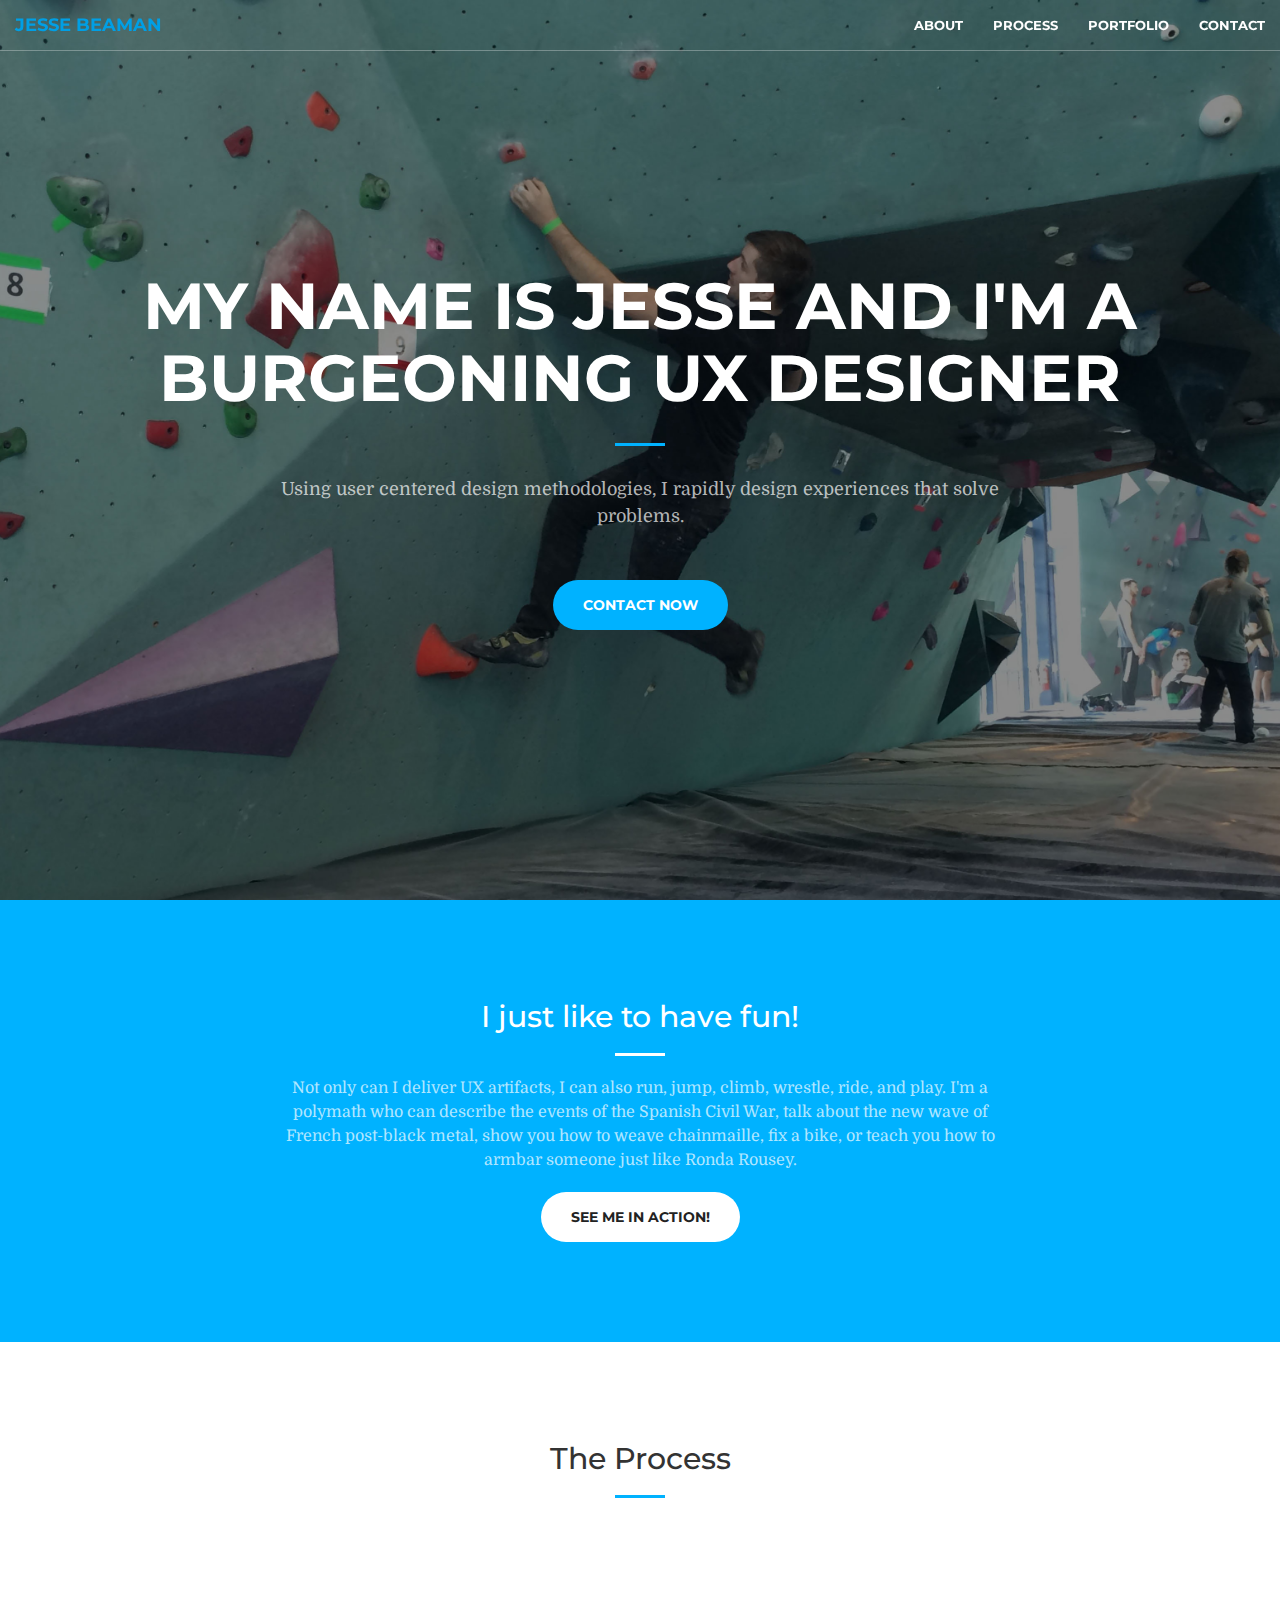
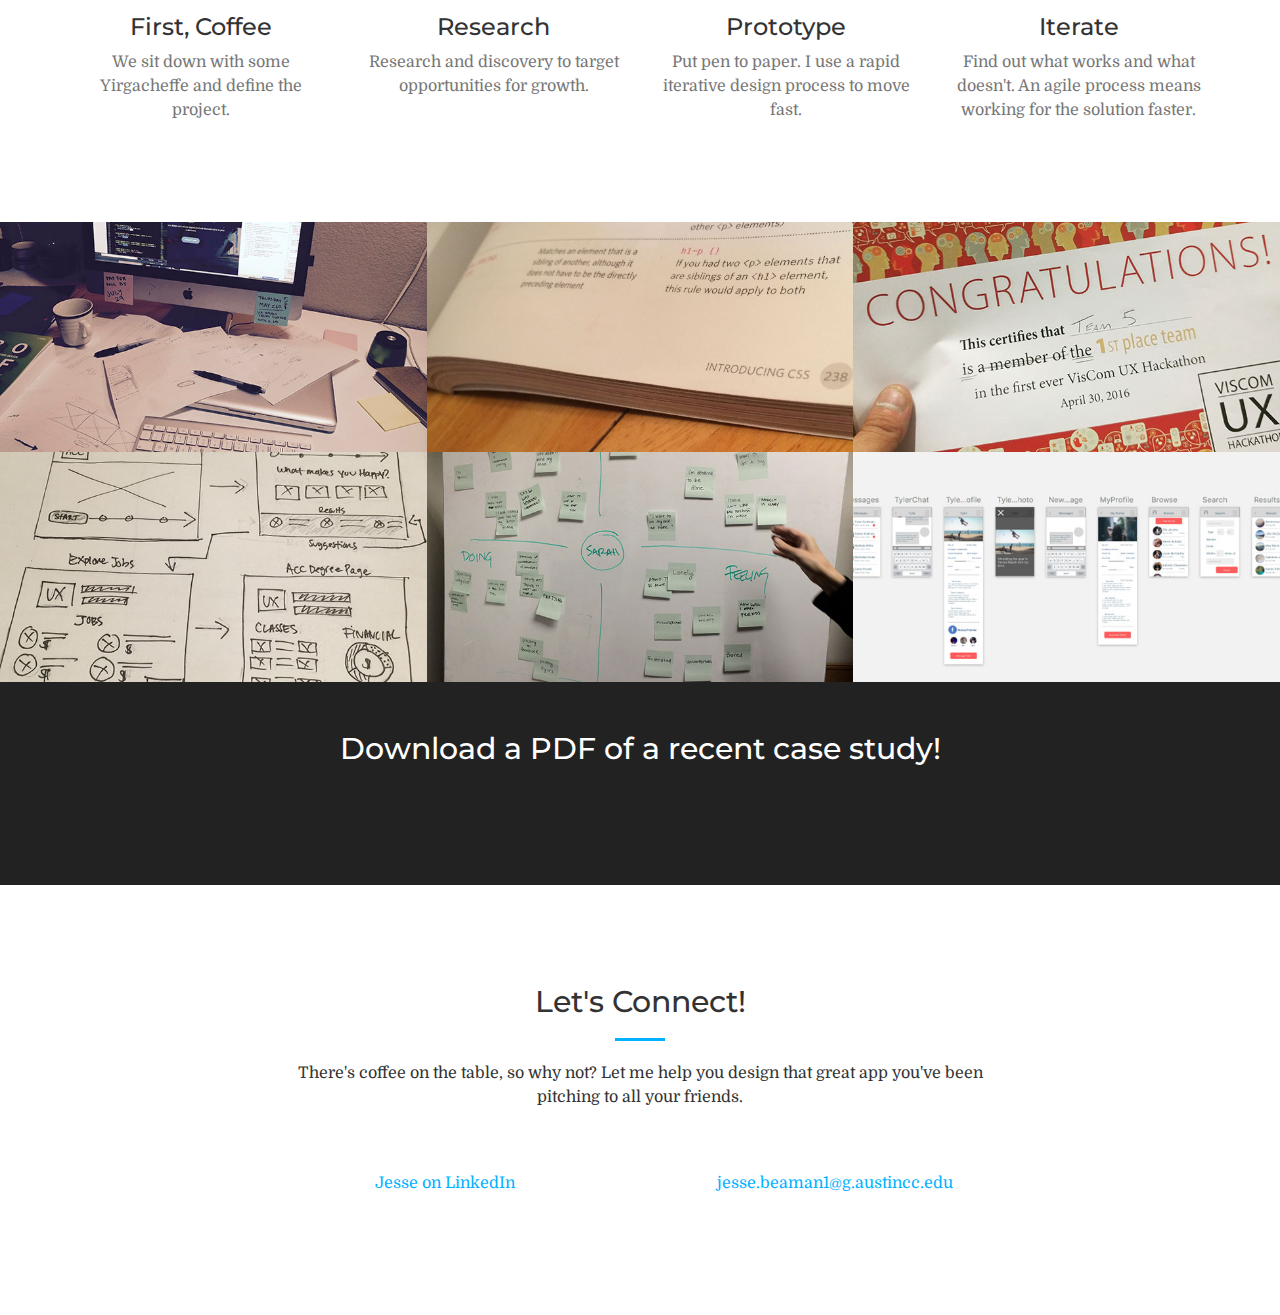
==== commit 42c65f6c: "better label for PDF" ====
--- a/index.html
+++ b/index.html
@@ -243,7 +243,7 @@
     <aside class="bg-dark">
         <div class="container text-center">
             <div class="call-to-action">
-                <h2>Download a condensed PDF of my portfolio!</h2>
+                <h2>Download a PDF of a recent case study!</h2>
                 <a href="pdf/userTesting.pdf" download="JesseBeamanUserTesting.pdf" class="btn btn-default btn-xl wow tada download">Download Now!</a>
             </div>
         </div>
--- a/css/creative.css
+++ b/css/creative.css
@@ -33,10 +33,17 @@
 
 a .fa {
     color: #333;
+    -webkit-transition: all .35s;
+    -moz-transition: all .35s;
+    transition: all .35s;
 }
 
 a:hover,
 a:focus {
+    color: #009fe5;
+}
+
+a .fa:hover {
     color: #009fe5;
 }
 
@@ -475,3 +482,17 @@
 body {
     webkit-tap-highlight-color: #222;
 }
+
+.white-popup-block {
+    background:#FFF;
+    padding:20px 30px;
+    text-align:left;
+    max-width:650px;
+    margin:40px auto;
+    position:relative
+}
+
+#custom-content img {
+    max-width: 100%;
+    margin-bottom: 10px;
+}
